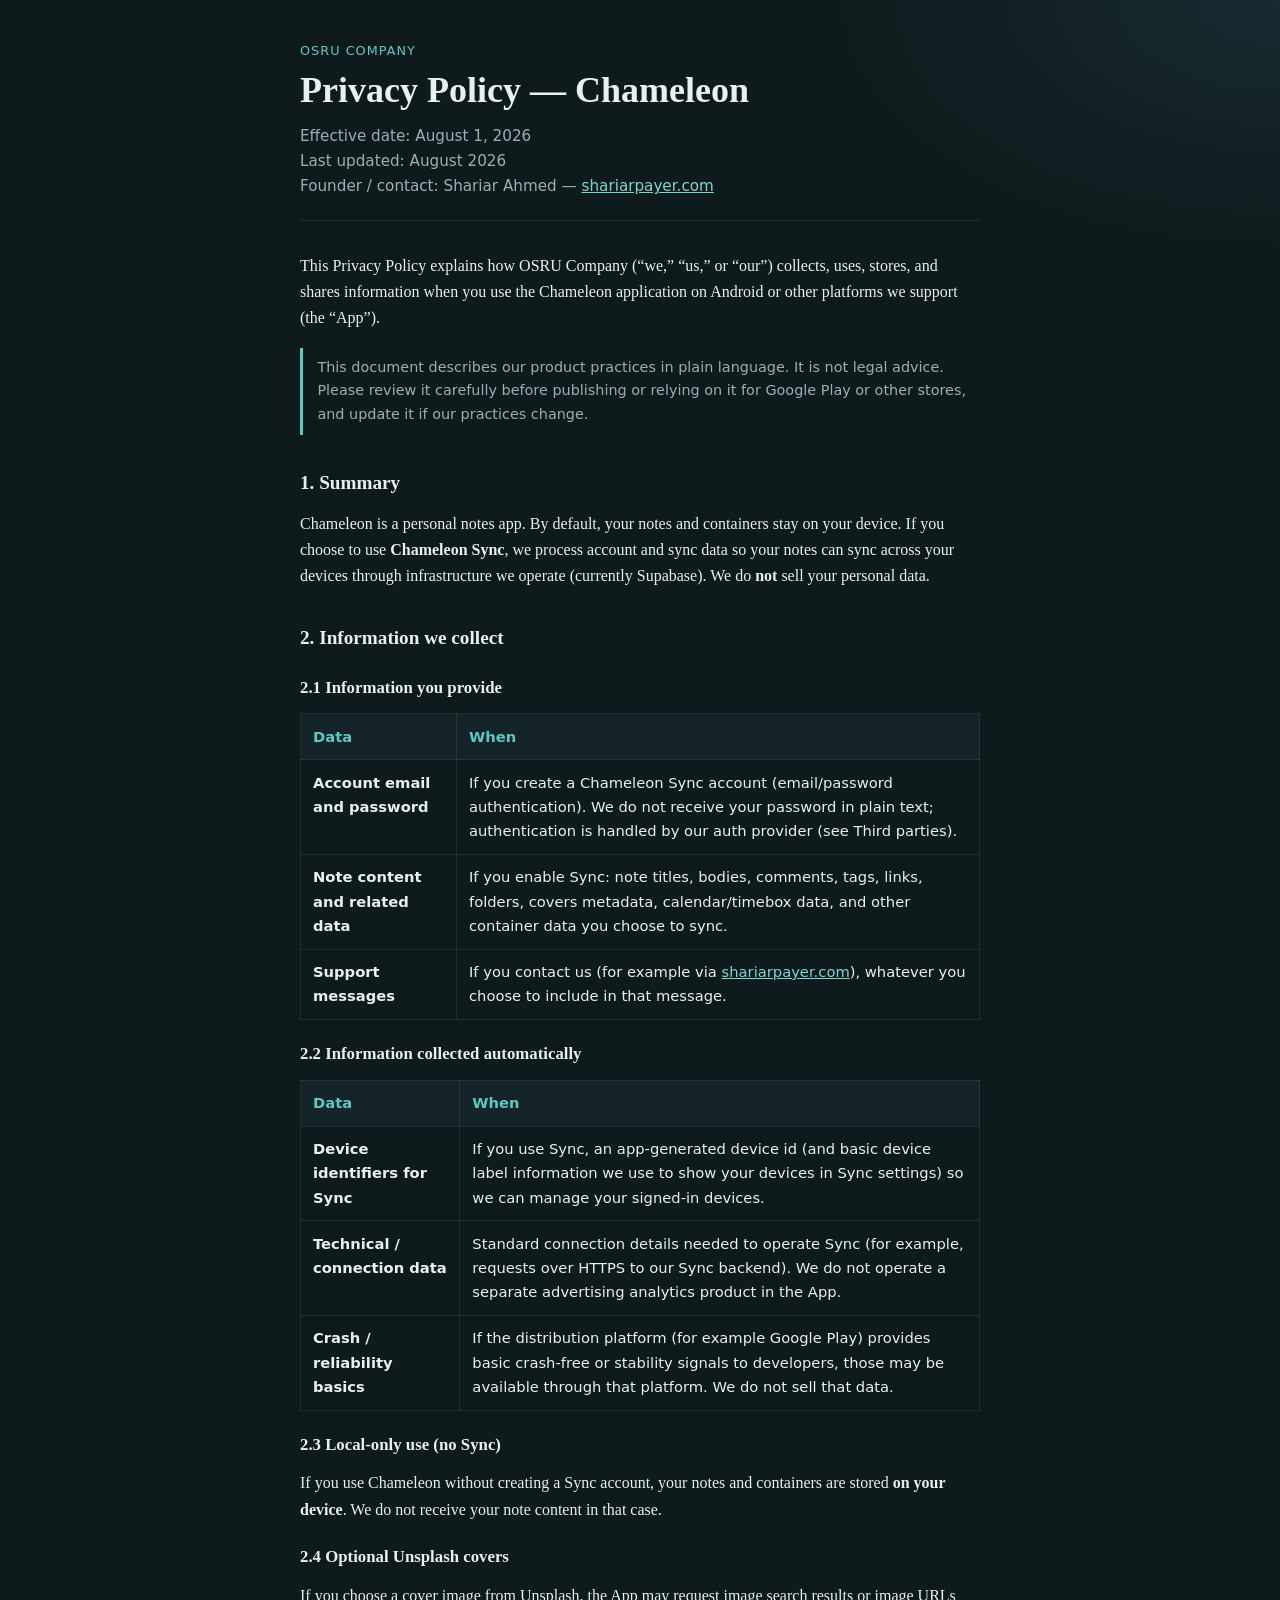
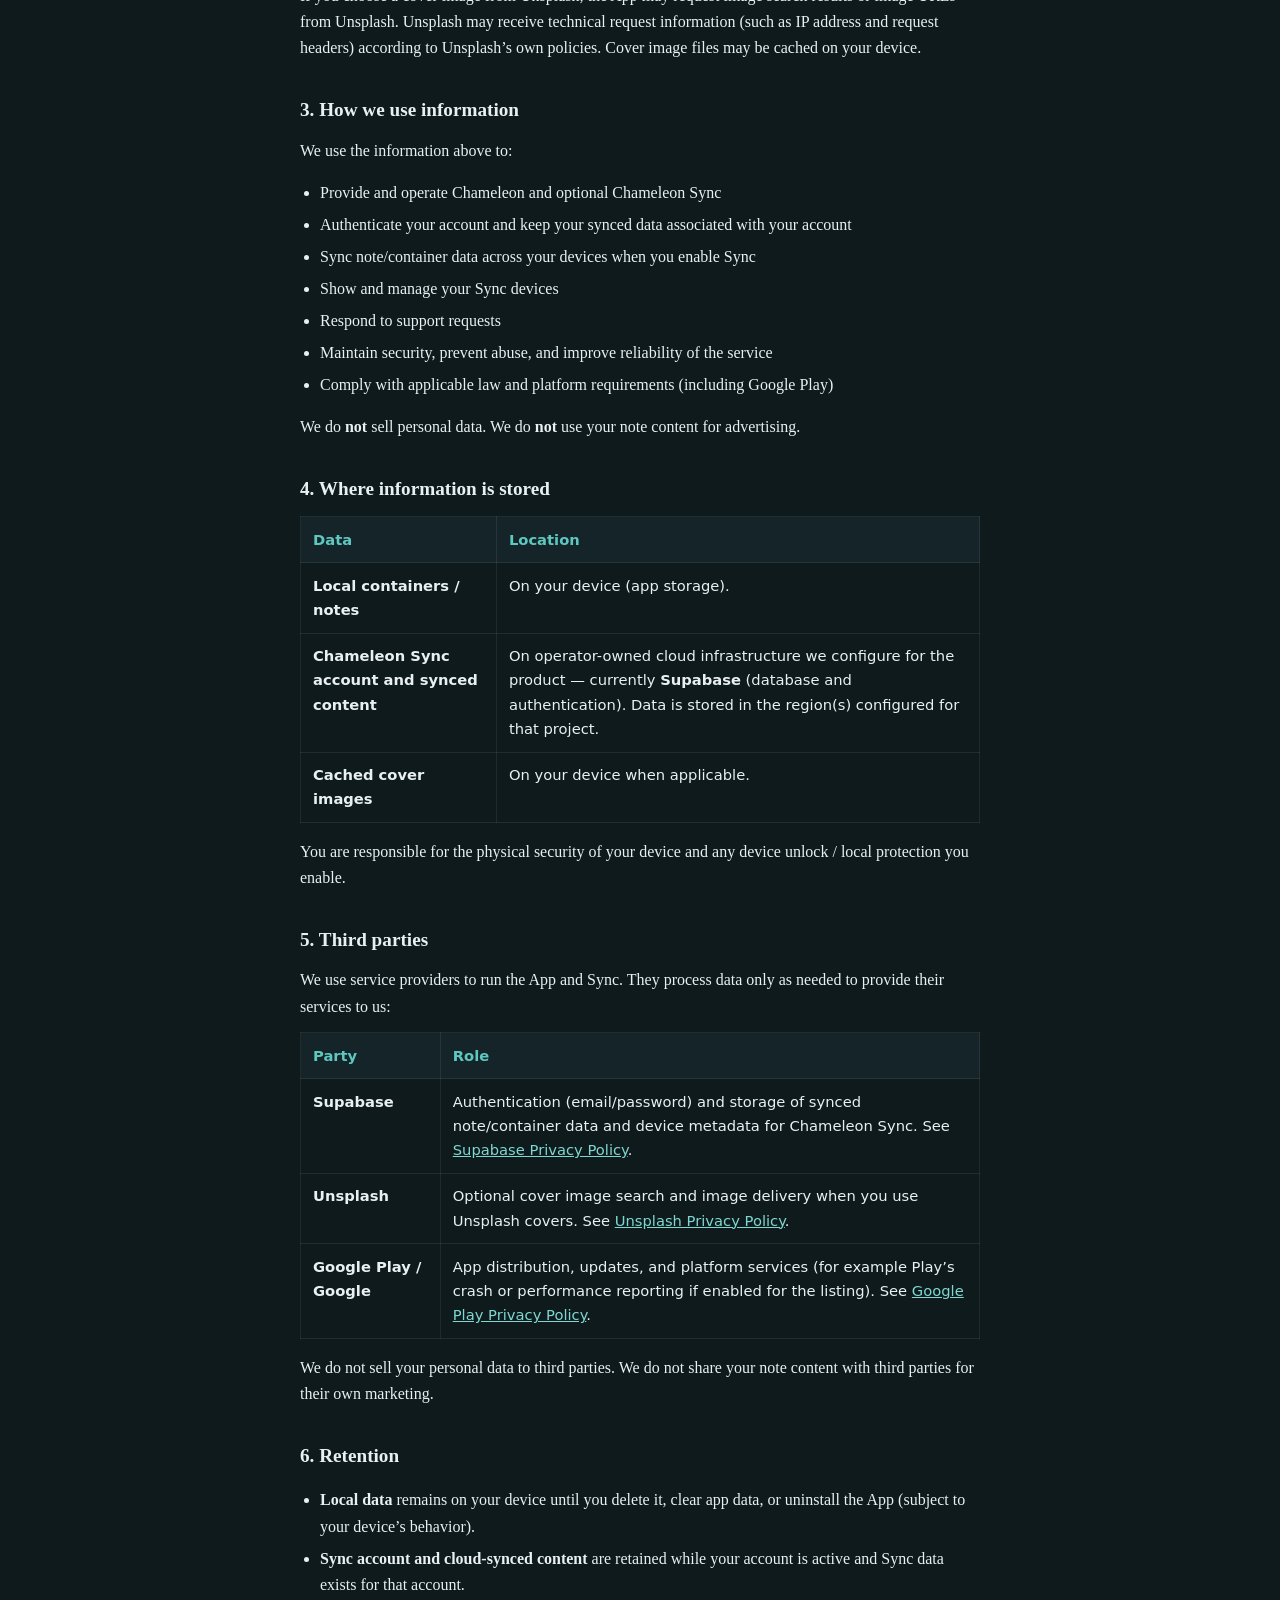
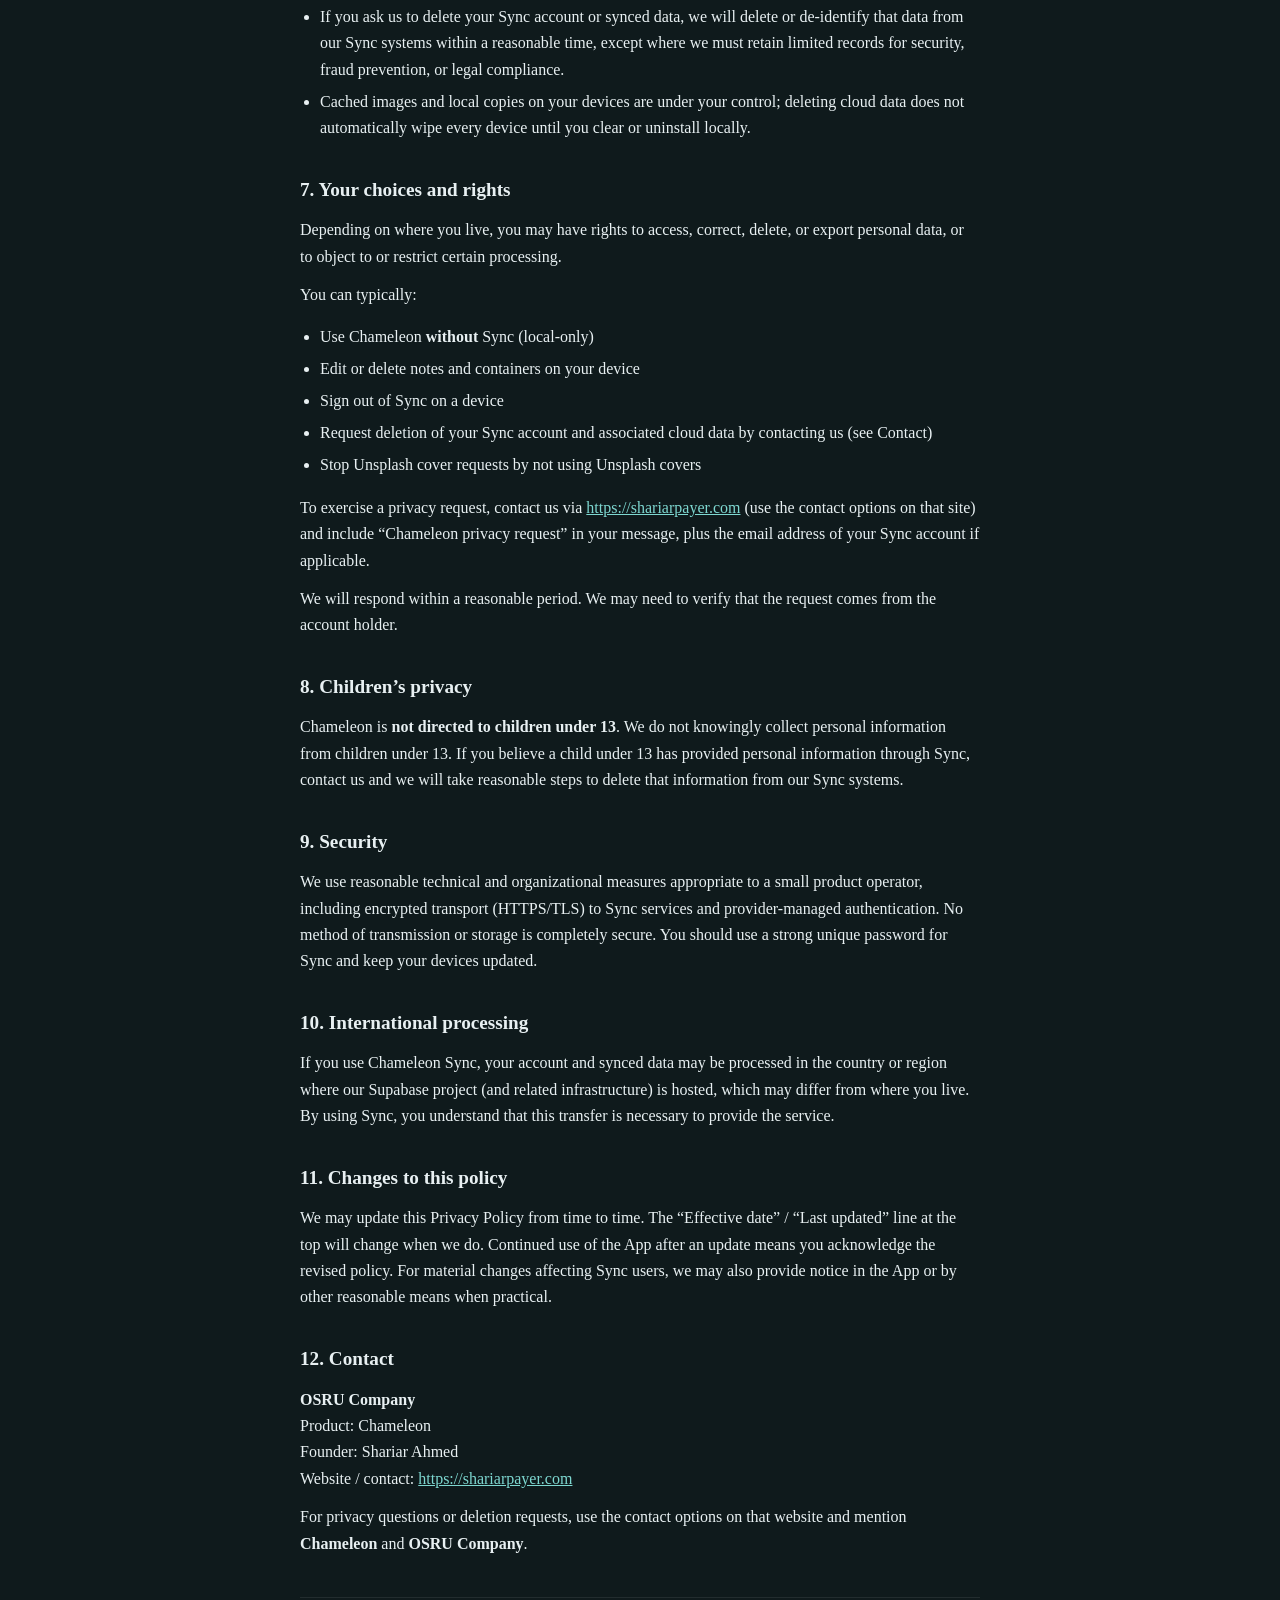
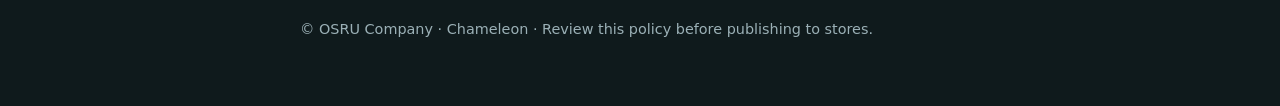
==== chameleon-privacy.html @ 7fdd602c "Add Chameleon privacy policy page for Play Store." ====
<!DOCTYPE html>
<html lang="en">
<head>
  <meta charset="utf-8" />
  <meta name="viewport" content="width=device-width, initial-scale=1" />
  <title>Privacy Policy — Chameleon (OSRU Company)</title>
  <meta name="description" content="Privacy Policy for Chameleon by OSRU Company." />
  <style>
    :root {
      --bg: #0f1a1c;
      --surface: #152428;
      --text: #e8f0f2;
      --muted: #9bb0b6;
      --accent: #5ec8c0;
      --border: rgba(255, 255, 255, 0.08);
      --link: #7ed8d1;
    }
    * { box-sizing: border-box; }
    body {
      margin: 0;
      font-family: "Segoe UI", Georgia, "Times New Roman", serif;
      background:
        radial-gradient(1200px 600px at 10% -10%, rgba(94, 200, 192, 0.12), transparent 55%),
        radial-gradient(900px 500px at 100% 0%, rgba(60, 120, 140, 0.18), transparent 50%),
        var(--bg);
      color: var(--text);
      line-height: 1.65;
    }
    main {
      max-width: 720px;
      margin: 0 auto;
      padding: 2.5rem 1.25rem 4rem;
    }
    header {
      margin-bottom: 2rem;
      padding-bottom: 1.25rem;
      border-bottom: 1px solid var(--border);
    }
    .eyebrow {
      font-family: "Segoe UI", system-ui, sans-serif;
      font-size: 0.8rem;
      letter-spacing: 0.08em;
      text-transform: uppercase;
      color: var(--accent);
      margin: 0 0 0.5rem;
    }
    h1 {
      font-size: clamp(1.75rem, 4vw, 2.25rem);
      line-height: 1.2;
      margin: 0 0 0.75rem;
      font-weight: 650;
    }
    .meta {
      font-family: "Segoe UI", system-ui, sans-serif;
      color: var(--muted);
      font-size: 0.95rem;
      margin: 0;
    }
    h2 {
      font-size: 1.2rem;
      margin: 2rem 0 0.75rem;
      font-weight: 650;
    }
    h3 {
      font-size: 1.05rem;
      margin: 1.25rem 0 0.5rem;
      font-weight: 600;
    }
    p, li { font-size: 1rem; }
    p { margin: 0.75rem 0; }
    ul { padding-left: 1.25rem; }
    li { margin: 0.35rem 0; }
    a { color: var(--link); }
    a:hover { color: var(--accent); }
    table {
      width: 100%;
      border-collapse: collapse;
      margin: 0.75rem 0 1rem;
      font-family: "Segoe UI", system-ui, sans-serif;
      font-size: 0.92rem;
    }
    th, td {
      border: 1px solid var(--border);
      padding: 0.65rem 0.75rem;
      text-align: left;
      vertical-align: top;
    }
    th { background: var(--surface); color: var(--accent); font-weight: 600; }
    .note {
      font-family: "Segoe UI", system-ui, sans-serif;
      font-size: 0.9rem;
      color: var(--muted);
      border-left: 3px solid var(--accent);
      padding: 0.5rem 0 0.5rem 0.9rem;
      margin: 1rem 0;
    }
    footer {
      margin-top: 2.5rem;
      padding-top: 1.25rem;
      border-top: 1px solid var(--border);
      font-family: "Segoe UI", system-ui, sans-serif;
      font-size: 0.9rem;
      color: var(--muted);
    }
  </style>
</head>
<body>
  <main>
    <header>
      <p class="eyebrow">OSRU Company</p>
      <h1>Privacy Policy — Chameleon</h1>
      <p class="meta">
        Effective date: August 1, 2026<br />
        Last updated: August 2026<br />
        Founder / contact: Shariar Ahmed —
        <a href="https://shariarpayer.com">shariarpayer.com</a>
      </p>
    </header>

    <p>
      This Privacy Policy explains how OSRU Company (“we,” “us,” or “our”) collects, uses, stores, and shares
      information when you use the Chameleon application on Android or other platforms we support (the “App”).
    </p>
    <p class="note">
      This document describes our product practices in plain language. It is not legal advice.
      Please review it carefully before publishing or relying on it for Google Play or other stores,
      and update it if our practices change.
    </p>

    <h2>1. Summary</h2>
    <p>
      Chameleon is a personal notes app. By default, your notes and containers stay on your device.
      If you choose to use <strong>Chameleon Sync</strong>, we process account and sync data so your notes can
      sync across your devices through infrastructure we operate (currently Supabase).
      We do <strong>not</strong> sell your personal data.
    </p>

    <h2>2. Information we collect</h2>

    <h3>2.1 Information you provide</h3>
    <table>
      <thead>
        <tr><th>Data</th><th>When</th></tr>
      </thead>
      <tbody>
        <tr>
          <td><strong>Account email and password</strong></td>
          <td>If you create a Chameleon Sync account (email/password authentication). We do not receive your password in plain text; authentication is handled by our auth provider (see Third parties).</td>
        </tr>
        <tr>
          <td><strong>Note content and related data</strong></td>
          <td>If you enable Sync: note titles, bodies, comments, tags, links, folders, covers metadata, calendar/timebox data, and other container data you choose to sync.</td>
        </tr>
        <tr>
          <td><strong>Support messages</strong></td>
          <td>If you contact us (for example via <a href="https://shariarpayer.com">shariarpayer.com</a>), whatever you choose to include in that message.</td>
        </tr>
      </tbody>
    </table>

    <h3>2.2 Information collected automatically</h3>
    <table>
      <thead>
        <tr><th>Data</th><th>When</th></tr>
      </thead>
      <tbody>
        <tr>
          <td><strong>Device identifiers for Sync</strong></td>
          <td>If you use Sync, an app-generated device id (and basic device label information we use to show your devices in Sync settings) so we can manage your signed-in devices.</td>
        </tr>
        <tr>
          <td><strong>Technical / connection data</strong></td>
          <td>Standard connection details needed to operate Sync (for example, requests over HTTPS to our Sync backend). We do not operate a separate advertising analytics product in the App.</td>
        </tr>
        <tr>
          <td><strong>Crash / reliability basics</strong></td>
          <td>If the distribution platform (for example Google Play) provides basic crash-free or stability signals to developers, those may be available through that platform. We do not sell that data.</td>
        </tr>
      </tbody>
    </table>

    <h3>2.3 Local-only use (no Sync)</h3>
    <p>
      If you use Chameleon without creating a Sync account, your notes and containers are stored
      <strong>on your device</strong>. We do not receive your note content in that case.
    </p>

    <h3>2.4 Optional Unsplash covers</h3>
    <p>
      If you choose a cover image from Unsplash, the App may request image search results or image URLs from Unsplash.
      Unsplash may receive technical request information (such as IP address and request headers) according to Unsplash’s own policies.
      Cover image files may be cached on your device.
    </p>

    <h2>3. How we use information</h2>
    <p>We use the information above to:</p>
    <ul>
      <li>Provide and operate Chameleon and optional Chameleon Sync</li>
      <li>Authenticate your account and keep your synced data associated with your account</li>
      <li>Sync note/container data across your devices when you enable Sync</li>
      <li>Show and manage your Sync devices</li>
      <li>Respond to support requests</li>
      <li>Maintain security, prevent abuse, and improve reliability of the service</li>
      <li>Comply with applicable law and platform requirements (including Google Play)</li>
    </ul>
    <p>We do <strong>not</strong> sell personal data. We do <strong>not</strong> use your note content for advertising.</p>

    <h2>4. Where information is stored</h2>
    <table>
      <thead>
        <tr><th>Data</th><th>Location</th></tr>
      </thead>
      <tbody>
        <tr>
          <td><strong>Local containers / notes</strong></td>
          <td>On your device (app storage).</td>
        </tr>
        <tr>
          <td><strong>Chameleon Sync account and synced content</strong></td>
          <td>On operator-owned cloud infrastructure we configure for the product — currently <strong>Supabase</strong> (database and authentication). Data is stored in the region(s) configured for that project.</td>
        </tr>
        <tr>
          <td><strong>Cached cover images</strong></td>
          <td>On your device when applicable.</td>
        </tr>
      </tbody>
    </table>
    <p>You are responsible for the physical security of your device and any device unlock / local protection you enable.</p>

    <h2>5. Third parties</h2>
    <p>We use service providers to run the App and Sync. They process data only as needed to provide their services to us:</p>
    <table>
      <thead>
        <tr><th>Party</th><th>Role</th></tr>
      </thead>
      <tbody>
        <tr>
          <td><strong>Supabase</strong></td>
          <td>Authentication (email/password) and storage of synced note/container data and device metadata for Chameleon Sync. See <a href="https://supabase.com/privacy">Supabase Privacy Policy</a>.</td>
        </tr>
        <tr>
          <td><strong>Unsplash</strong></td>
          <td>Optional cover image search and image delivery when you use Unsplash covers. See <a href="https://unsplash.com/privacy">Unsplash Privacy Policy</a>.</td>
        </tr>
        <tr>
          <td><strong>Google Play / Google</strong></td>
          <td>App distribution, updates, and platform services (for example Play’s crash or performance reporting if enabled for the listing). See <a href="https://policies.google.com/privacy">Google Play Privacy Policy</a>.</td>
        </tr>
      </tbody>
    </table>
    <p>We do not sell your personal data to third parties. We do not share your note content with third parties for their own marketing.</p>

    <h2>6. Retention</h2>
    <ul>
      <li><strong>Local data</strong> remains on your device until you delete it, clear app data, or uninstall the App (subject to your device’s behavior).</li>
      <li><strong>Sync account and cloud-synced content</strong> are retained while your account is active and Sync data exists for that account.</li>
      <li>If you ask us to delete your Sync account or synced data, we will delete or de-identify that data from our Sync systems within a reasonable time, except where we must retain limited records for security, fraud prevention, or legal compliance.</li>
      <li>Cached images and local copies on your devices are under your control; deleting cloud data does not automatically wipe every device until you clear or uninstall locally.</li>
    </ul>

    <h2>7. Your choices and rights</h2>
    <p>Depending on where you live, you may have rights to access, correct, delete, or export personal data, or to object to or restrict certain processing.</p>
    <p>You can typically:</p>
    <ul>
      <li>Use Chameleon <strong>without</strong> Sync (local-only)</li>
      <li>Edit or delete notes and containers on your device</li>
      <li>Sign out of Sync on a device</li>
      <li>Request deletion of your Sync account and associated cloud data by contacting us (see Contact)</li>
      <li>Stop Unsplash cover requests by not using Unsplash covers</li>
    </ul>
    <p>
      To exercise a privacy request, contact us via
      <a href="https://shariarpayer.com">https://shariarpayer.com</a>
      (use the contact options on that site) and include “Chameleon privacy request” in your message,
      plus the email address of your Sync account if applicable.
    </p>
    <p>We will respond within a reasonable period. We may need to verify that the request comes from the account holder.</p>

    <h2>8. Children’s privacy</h2>
    <p>
      Chameleon is <strong>not directed to children under 13</strong>. We do not knowingly collect personal information from children under 13.
      If you believe a child under 13 has provided personal information through Sync, contact us and we will take reasonable steps to delete that information from our Sync systems.
    </p>

    <h2>9. Security</h2>
    <p>
      We use reasonable technical and organizational measures appropriate to a small product operator,
      including encrypted transport (HTTPS/TLS) to Sync services and provider-managed authentication.
      No method of transmission or storage is completely secure.
      You should use a strong unique password for Sync and keep your devices updated.
    </p>

    <h2>10. International processing</h2>
    <p>
      If you use Chameleon Sync, your account and synced data may be processed in the country or region
      where our Supabase project (and related infrastructure) is hosted, which may differ from where you live.
      By using Sync, you understand that this transfer is necessary to provide the service.
    </p>

    <h2>11. Changes to this policy</h2>
    <p>
      We may update this Privacy Policy from time to time. The “Effective date” / “Last updated” line at the top will change when we do.
      Continued use of the App after an update means you acknowledge the revised policy.
      For material changes affecting Sync users, we may also provide notice in the App or by other reasonable means when practical.
    </p>

    <h2>12. Contact</h2>
    <p>
      <strong>OSRU Company</strong><br />
      Product: Chameleon<br />
      Founder: Shariar Ahmed<br />
      Website / contact: <a href="https://shariarpayer.com">https://shariarpayer.com</a>
    </p>
    <p>
      For privacy questions or deletion requests, use the contact options on that website and mention
      <strong>Chameleon</strong> and <strong>OSRU Company</strong>.
    </p>

    <footer>
      © OSRU Company · Chameleon · Review this policy before publishing to stores.
    </footer>
  </main>
</body>
</html>
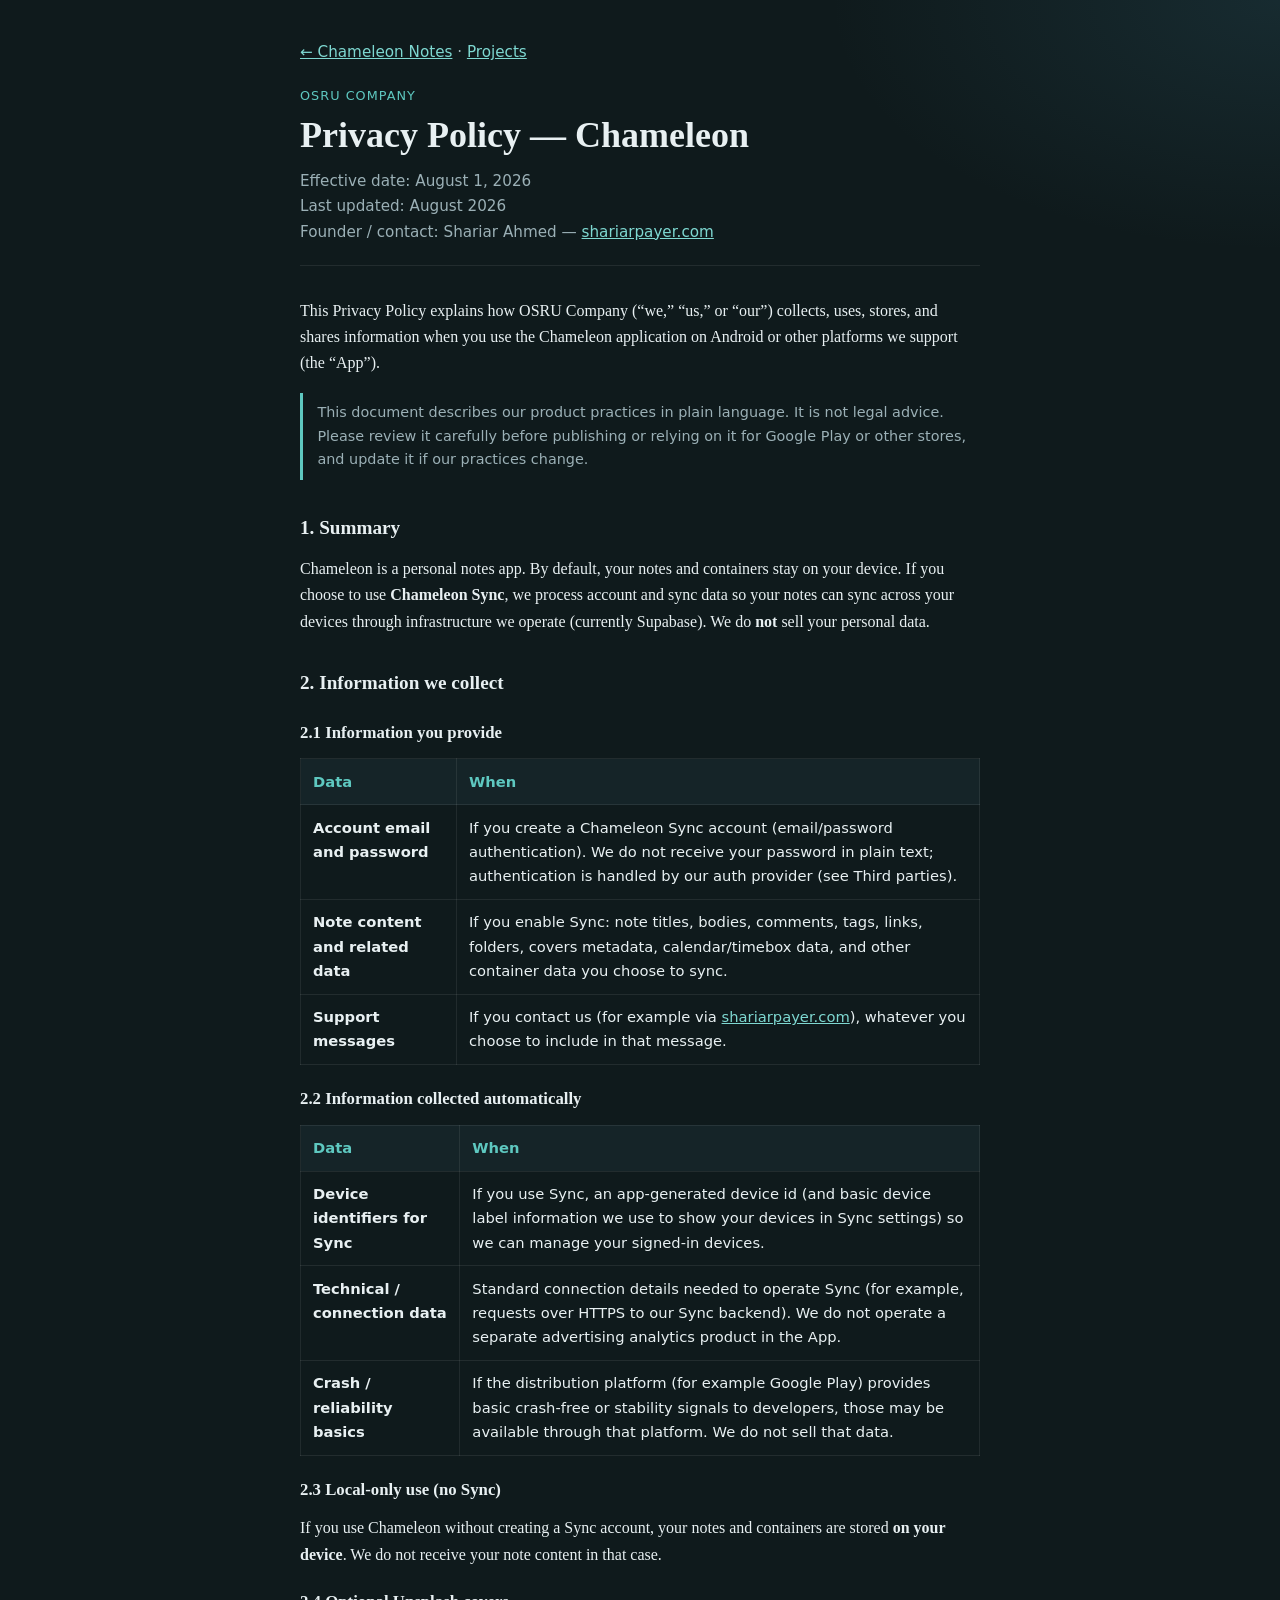
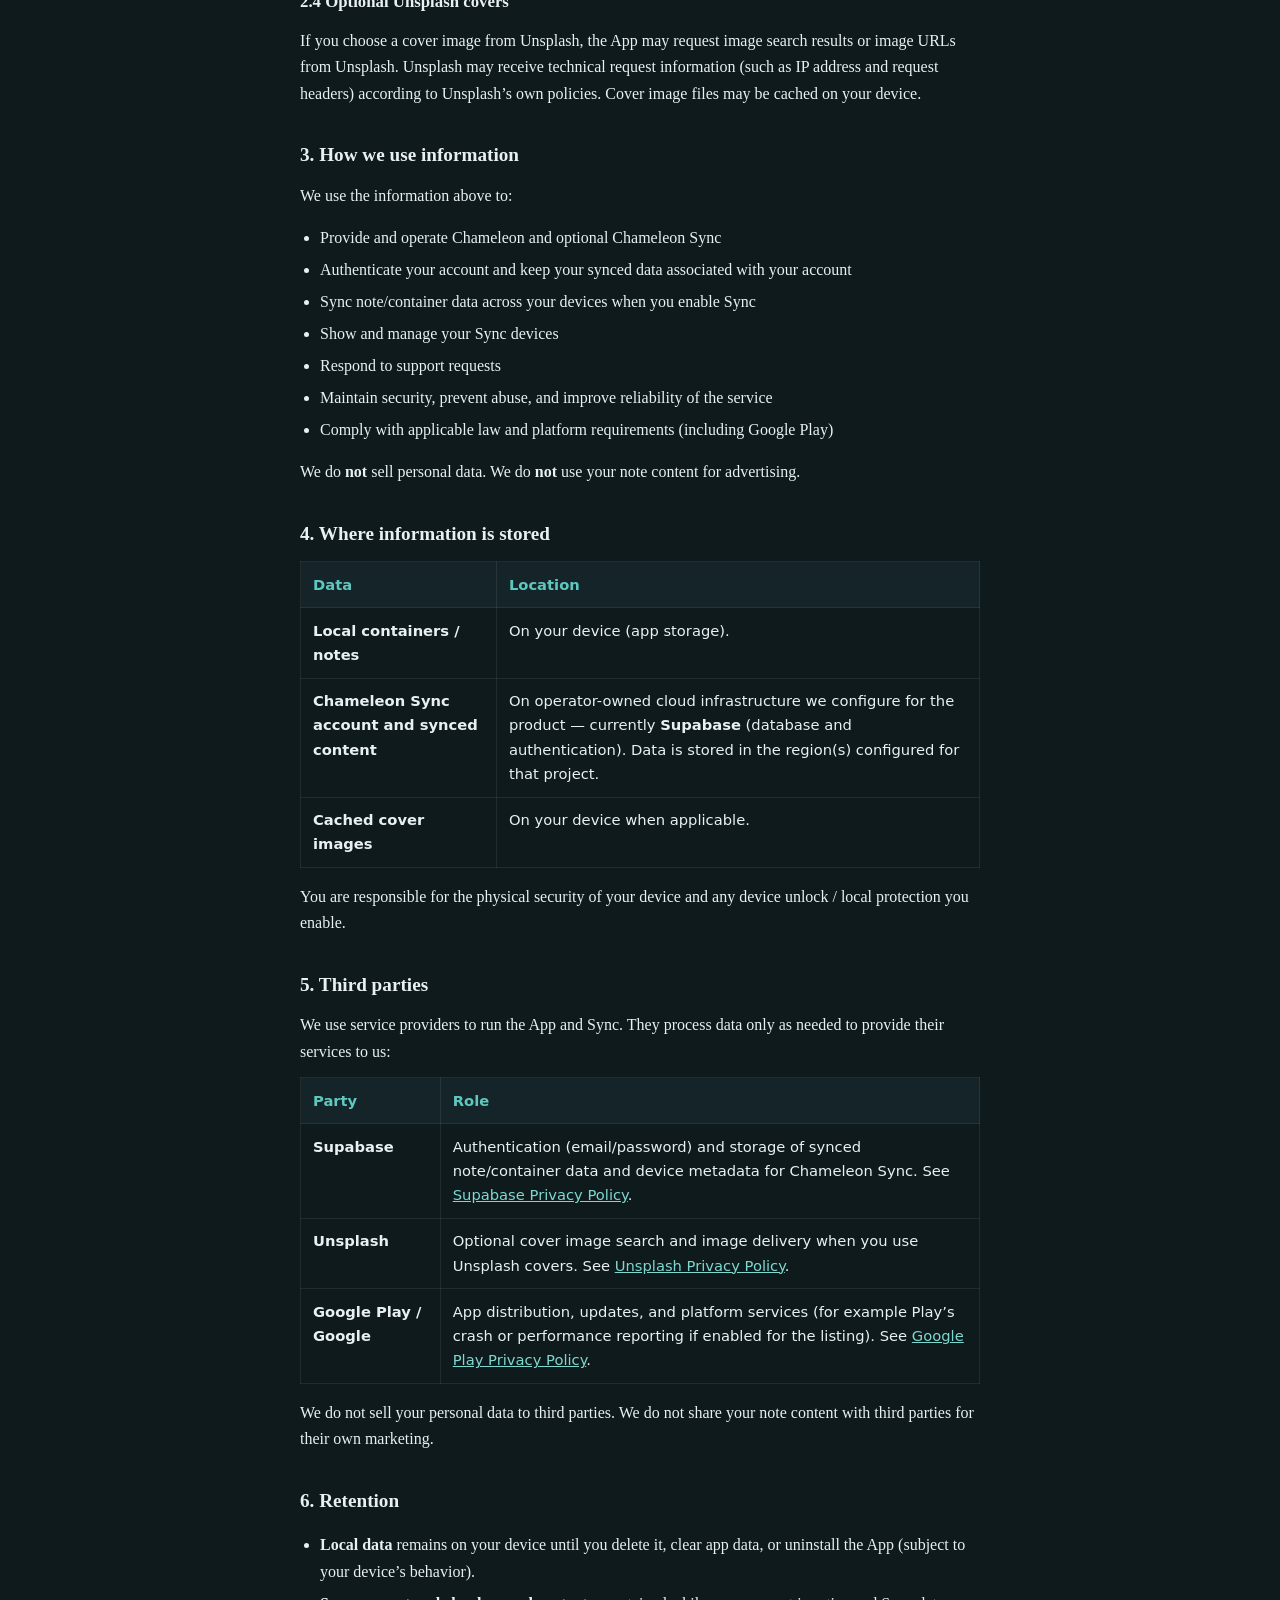
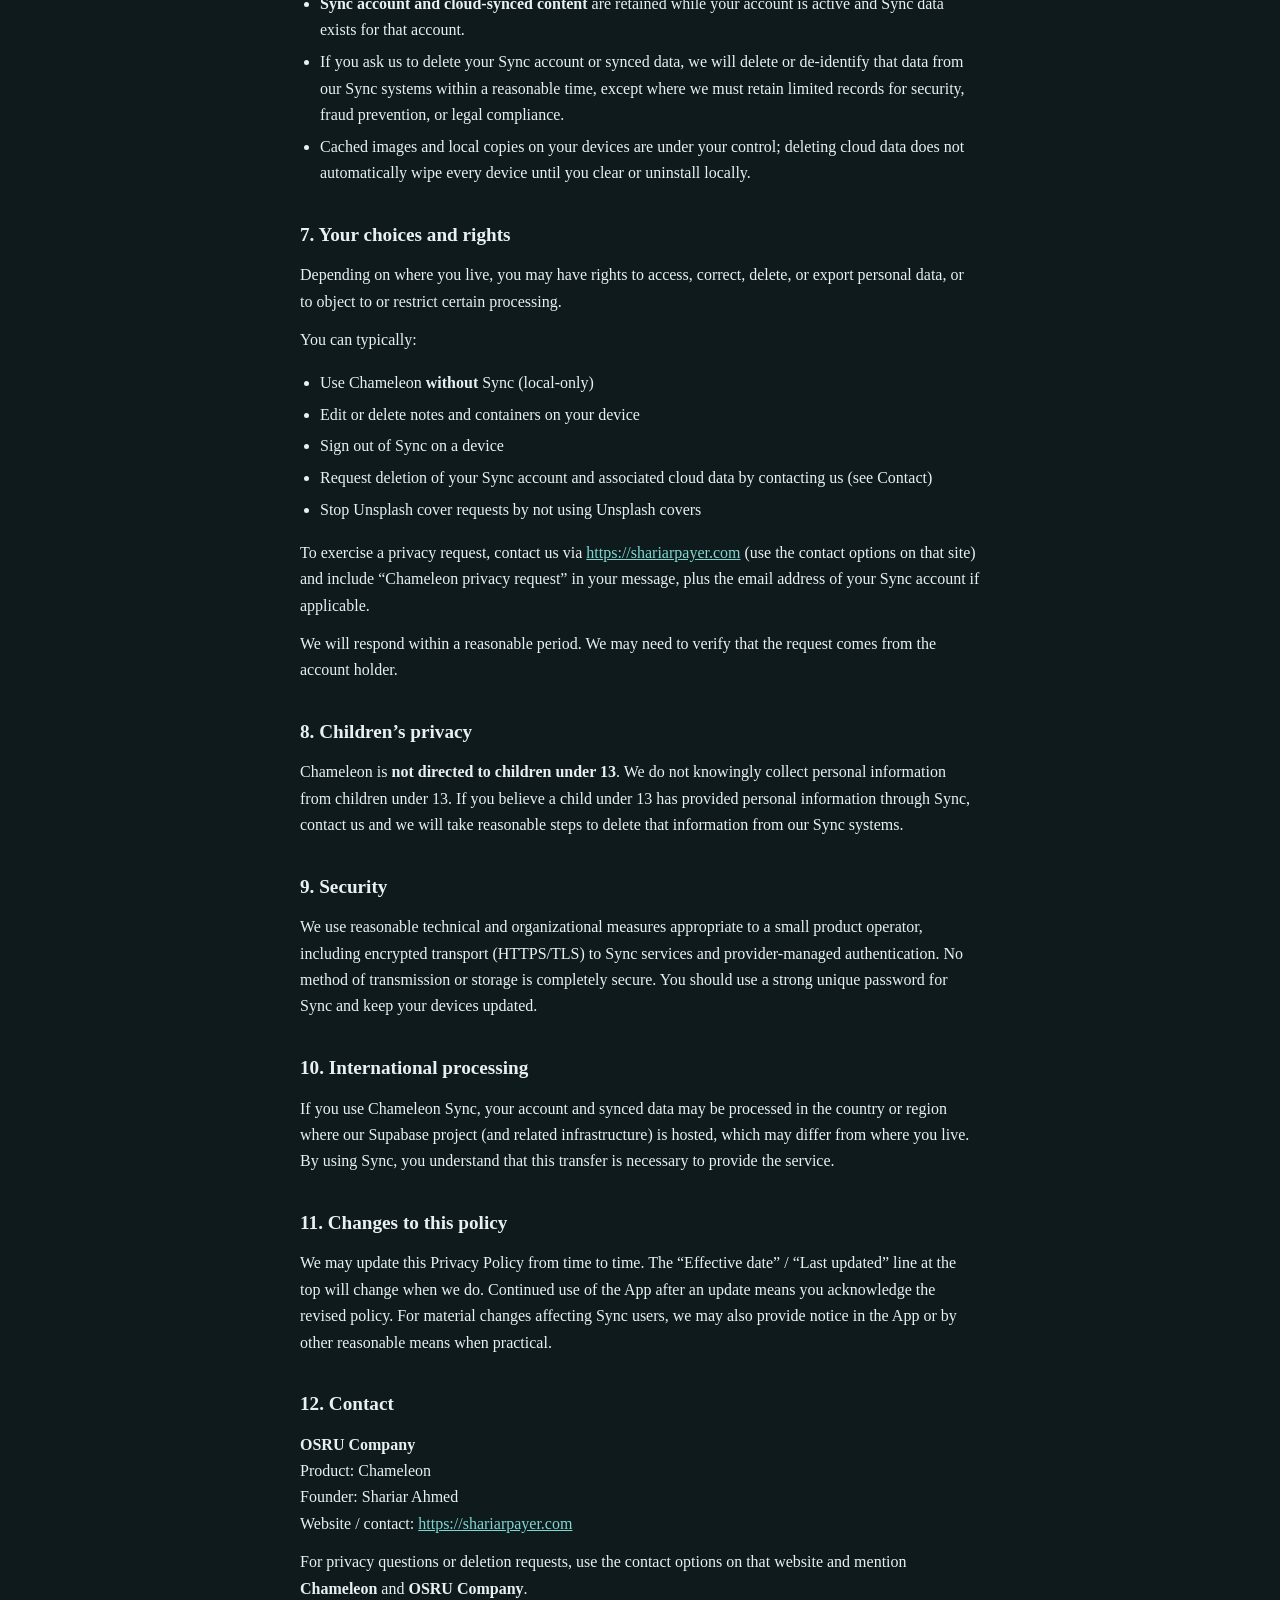
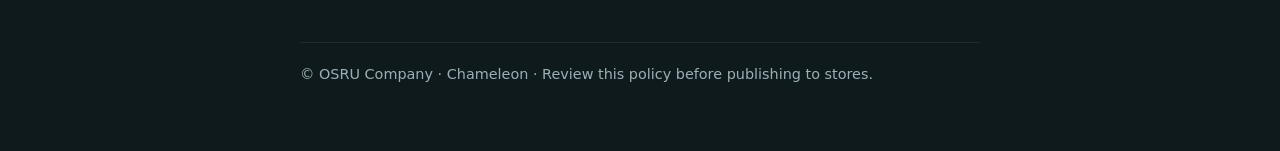
==== commit 3b9778df: "Add Chameleon page with privacy section and project card links." ====
--- a/chameleon-privacy.html
+++ b/chameleon-privacy.html
@@ -106,6 +106,11 @@
 </head>
 <body>
   <main>
+    <p class="meta" style="margin-bottom:1.25rem;">
+      <a href="chameleon.html">← Chameleon Notes</a>
+      ·
+      <a href="index.html#portfolio">Projects</a>
+    </p>
     <header>
       <p class="eyebrow">OSRU Company</p>
       <h1>Privacy Policy — Chameleon</h1>
